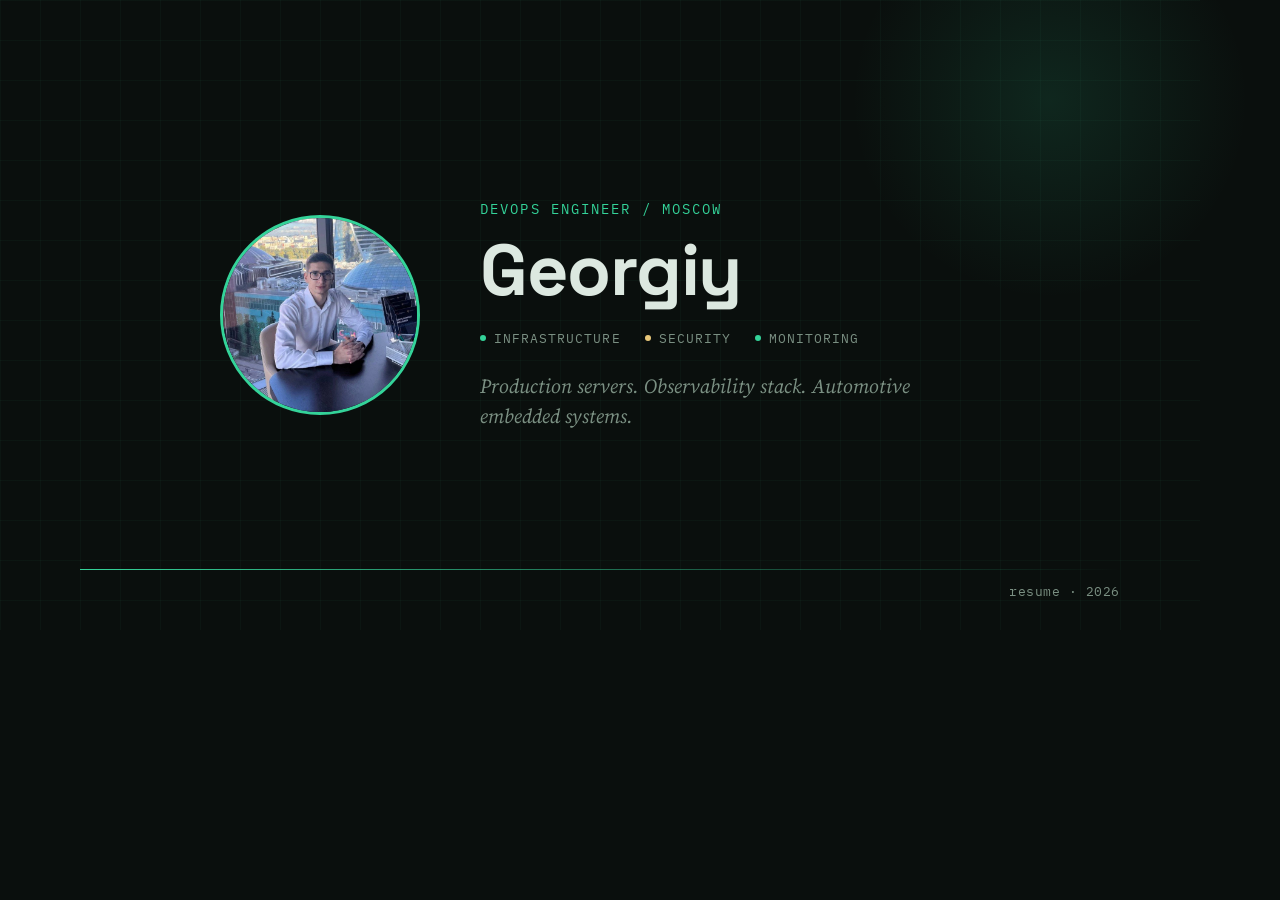
==== og-image.html @ b632193f "Add OG social card image and typewriter animation - SVG social preview card (1200x630) for Telegram/" ====
<!DOCTYPE html>
<html>
<head>
<meta charset="utf-8">
<meta name="viewport" content="width=1200">
<style>
* { margin: 0; padding: 0; box-sizing: border-box; }
body {
  width: 1200px;
  height: 630px;
  background: #0a0f0d;
  font-family: 'Space Grotesk', system-ui, sans-serif;
  color: #dce8e0;
  display: flex;
  align-items: center;
  justify-content: center;
  overflow: hidden;
  position: relative;
}
.grid {
  position: absolute;
  inset: 0;
  background-image:
    linear-gradient(rgba(52,211,153,0.04) 1px, transparent 1px),
    linear-gradient(90deg, rgba(52,211,153,0.04) 1px, transparent 1px);
  background-size: 40px 40px;
}
.glow {
  position: absolute;
  width: 400px;
  height: 400px;
  background: radial-gradient(circle, rgba(52,211,153,0.12) 0%, transparent 70%);
  top: -100px;
  right: -50px;
  border-radius: 50%;
}
.card {
  position: relative;
  z-index: 1;
  display: flex;
  align-items: center;
  gap: 60px;
  padding: 0 80px;
}
.photo {
  width: 200px;
  height: 200px;
  border-radius: 50%;
  border: 3px solid #34d399;
  object-fit: cover;
  flex-shrink: 0;
}
.info { display: flex; flex-direction: column; gap: 16px; }
.eyebrow {
  font-family: 'IBM Plex Mono', monospace;
  font-size: 14px;
  letter-spacing: 0.15em;
  text-transform: uppercase;
  color: #34d399;
}
h1 { font-size: 72px; font-weight: 700; letter-spacing: -0.02em; line-height: 1; }
.pillars { display: flex; gap: 24px; margin-top: 8px; }
.pillar {
  font-family: 'IBM Plex Mono', monospace;
  font-size: 13px;
  letter-spacing: 0.08em;
  text-transform: uppercase;
  color: #7a8f82;
  display: flex;
  align-items: center;
  gap: 8px;
}
.pillar::before {
  content: '';
  width: 6px;
  height: 6px;
  border-radius: 50%;
  background: #34d399;
}
.pillar:nth-child(2)::before { background: #e8c87a; }
.sub {
  font-family: 'Source Serif 4', Georgia, serif;
  font-style: italic;
  font-size: 20px;
  color: #7a8f82;
  margin-top: 8px;
  max-width: 500px;
  line-height: 1.5;
}
.line {
  position: absolute;
  bottom: 60px;
  left: 80px;
  right: 80px;
  height: 1px;
  background: linear-gradient(90deg, #34d399, transparent);
}
.url {
  position: absolute;
  bottom: 30px;
  right: 80px;
  font-family: 'IBM Plex Mono', monospace;
  font-size: 13px;
  color: #7a8f82;
  letter-spacing: 0.04em;
}
</style>
<link rel="stylesheet" href="https://fonts.googleapis.com/css2?family=Space+Grotesk:wght@400;700&family=IBM+Plex+Mono:wght@400;500&family=Source+Serif+4:ital,wght@0,400;1,400&display=swap">
</head>
<body>
<div class="grid"></div>
<div class="glow"></div>
<div class="card">
  <img class="photo" src="photo.webp" alt="">
  <div class="info">
    <div class="eyebrow">DevOps Engineer / Moscow</div>
    <h1>Georgiy</h1>
    <div class="pillars">
      <span class="pillar">Infrastructure</span>
      <span class="pillar">Security</span>
      <span class="pillar">Monitoring</span>
    </div>
    <p class="sub">Production servers. Observability stack. Automotive embedded systems.</p>
  </div>
</div>
<div class="line"></div>
<div class="url">resume &middot; 2026</div>
</body>
</html>
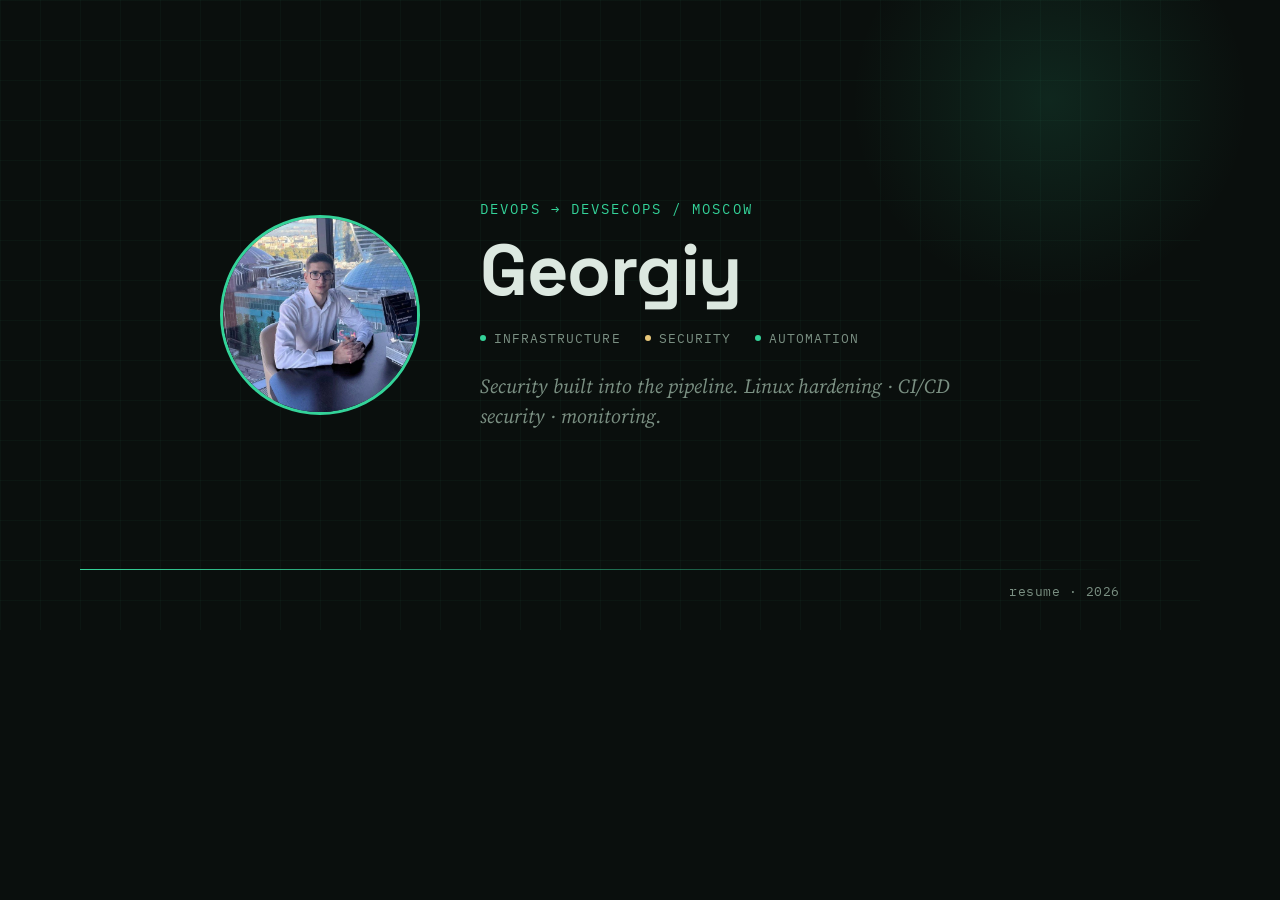
==== commit da272dc2: "feat: позиционирование DevSecOps и security-hardening сайта Контент: - заголовок и «О себе» под DevS" ====
--- a/og-image.html
+++ b/og-image.html
@@ -113,14 +113,14 @@
 <div class="card">
   <img class="photo" src="photo.webp" alt="">
   <div class="info">
-    <div class="eyebrow">DevOps Engineer / Moscow</div>
+    <div class="eyebrow">DevOps → DevSecOps / Moscow</div>
     <h1>Georgiy</h1>
     <div class="pillars">
       <span class="pillar">Infrastructure</span>
       <span class="pillar">Security</span>
-      <span class="pillar">Monitoring</span>
+      <span class="pillar">Automation</span>
     </div>
-    <p class="sub">Production servers. Observability stack. Automotive embedded systems.</p>
+    <p class="sub">Security built into the pipeline. Linux hardening · CI/CD security · monitoring.</p>
   </div>
 </div>
 <div class="line"></div>
